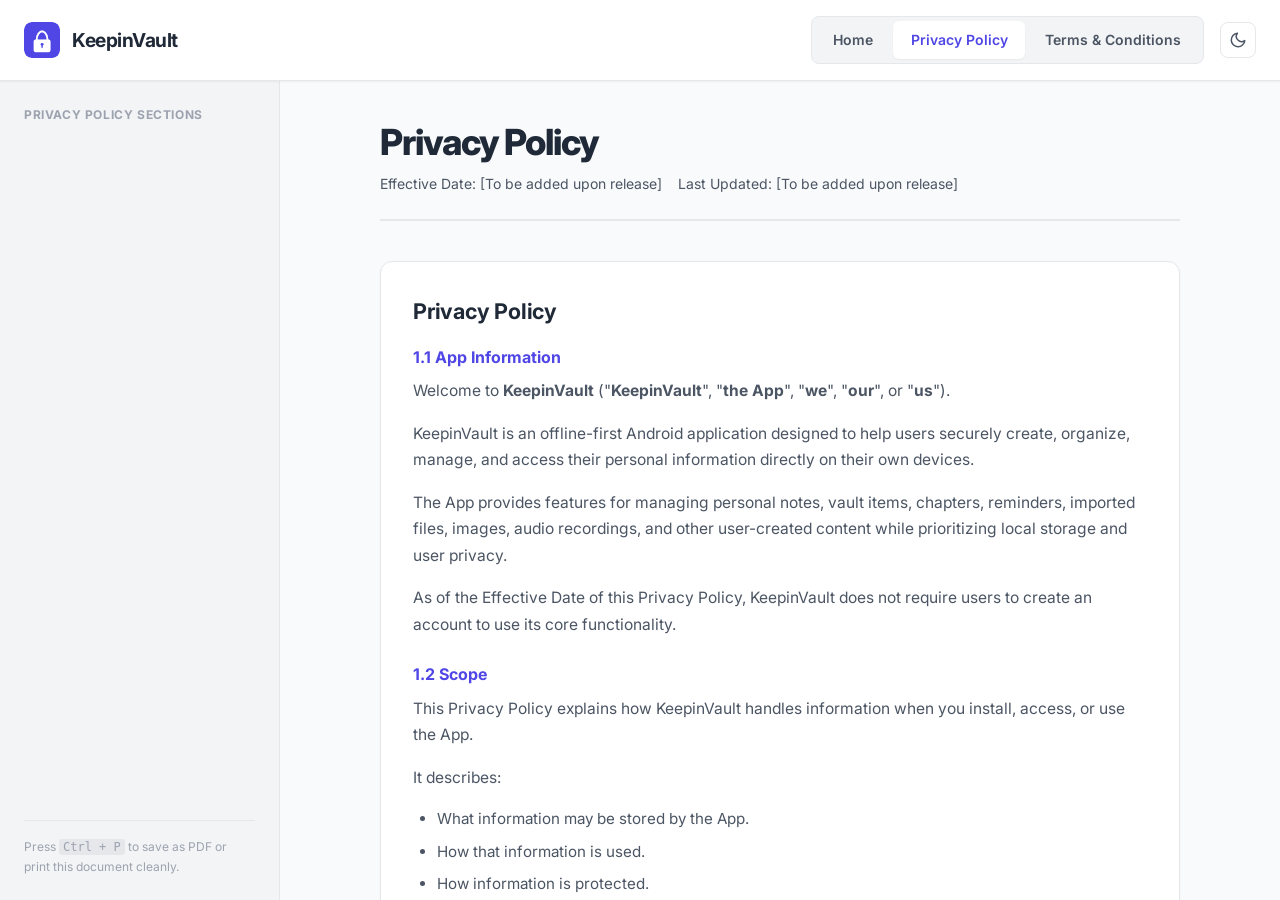
==== privacy-policy.html @ d99d36d8 "Created legal page" ====
<!DOCTYPE html>
<html lang="en">
<head>
  <meta charset="UTF-8">
  <meta name="viewport" content="width=device-width, initial-scale=1.0">
  <title>Privacy Policy — KeepinVault</title>
  <link rel="icon" type="image/png" href="assets/logo.png">
  <link rel="preconnect" href="https://fonts.googleapis.com">
  <link rel="preconnect" href="https://fonts.gstatic.com" crossorigin>
  <link href="https://fonts.googleapis.com/css2?family=Inter:wght@300;400;500;600;700;800&display=swap" rel="stylesheet">
  <link rel="stylesheet" href="assets/style.css">
</head>
<body>

  <header class="app-header">
    <a class="brand-section" href="index.html">
      <img class="brand-icon" src="assets/logo.png" alt="KeepinVault logo">
      <span class="brand-title">KeepinVault</span>
    </a>
    <div class="header-actions">
      <nav class="page-nav no-print">
        <a href="index.html">Home</a>
        <a href="privacy-policy.html">Privacy Policy</a>
        <a href="terms-and-conditions.html">Terms &amp; Conditions</a>
      </nav>
      <button class="theme-toggle-btn no-print" onclick="toggleTheme()" title="Toggle dark mode">
        <svg id="theme-icon-sun" xmlns="http://www.w3.org/2000/svg" width="18" height="18" viewBox="0 0 24 24" fill="none" stroke="currentColor" stroke-width="2" stroke-linecap="round" stroke-linejoin="round" style="display:none;"><circle cx="12" cy="12" r="5"></circle><line x1="12" y1="1" x2="12" y2="3"></line><line x1="12" y1="21" x2="12" y2="23"></line><line x1="4.22" y1="4.22" x2="5.64" y2="5.64"></line><line x1="18.36" y1="18.36" x2="19.78" y2="19.78"></line><line x1="1" y1="12" x2="3" y2="12"></line><line x1="21" y1="12" x2="23" y2="12"></line><line x1="4.22" y1="19.78" x2="5.64" y2="18.36"></line><line x1="18.36" y1="5.64" x2="19.78" y2="4.22"></line></svg>
        <svg id="theme-icon-moon" xmlns="http://www.w3.org/2000/svg" width="18" height="18" viewBox="0 0 24 24" fill="none" stroke="currentColor" stroke-width="2" stroke-linecap="round" stroke-linejoin="round"><path d="M21 12.79A9 9 0 1 1 11.21 3 7 7 0 0 0 21 12.79z"></path></svg>
      </button>
    </div>
  </header>

  <div class="mobile-toc-container no-print">
    <button class="mobile-toc-btn" onclick="toggleMobileDropdown()">
      <span id="mobile-toc-title">Jump to section...</span>
      <svg xmlns="http://www.w3.org/2000/svg" width="16" height="16" viewBox="0 0 24 24" fill="none" stroke="currentColor" stroke-width="2" stroke-linecap="round" stroke-linejoin="round"><polyline points="6 9 12 15 18 9"></polyline></svg>
    </button>
    <div class="mobile-toc-dropdown" id="mobile-dropdown"></div>
  </div>

  <div class="main-container">
    <aside class="sidebar no-print">
      <div>
        <h4>Privacy Policy sections</h4>
        <ul class="toc-list" id="sidebar-toc-list"></ul>
      </div>
      <div style="margin-top: auto; padding-top: 1rem; border-top: 1px solid var(--border-color); font-size: 0.75rem; color: var(--text-light);">
        <p>Press <kbd style="background: var(--border-color); padding: 1px 4px; border-radius: 3px;">Ctrl + P</kbd> to save as PDF or print this document cleanly.</p>
      </div>
    </aside>

    <main class="content-area">
      <div class="content-wrapper">
        <article class="doc-content">
          <div class="doc-header">
            <h1 class="doc-title">Privacy Policy</h1>
            <div class="meta-info">
              <span class="meta-item">Effective Date: [To be added upon release]</span>
              <span class="meta-item">Last Updated: [To be added upon release]</span>
            </div>
          </div>

<section id="pp-privacy-policy" class="legal-section">
<h3>Privacy Policy</h3>
<h4 id="pp-app-information">1.1 App Information</h4>
<p>Welcome to <strong>KeepinVault</strong> ("<strong>KeepinVault</strong>", "<strong>the App</strong>", "<strong>we</strong>", "<strong>our</strong>", or "<strong>us</strong>").</p>
<p>KeepinVault is an offline-first Android application designed to help users securely create, organize, manage, and access their personal information directly on their own devices.</p>
<p>The App provides features for managing personal notes, vault items, chapters, reminders, imported files, images, audio recordings, and other user-created content while prioritizing local storage and user privacy.</p>
<p>As of the Effective Date of this Privacy Policy, KeepinVault does not require users to create an account to use its core functionality.</p>
<h4 id="pp-scope">1.2 Scope</h4>
<p>This Privacy Policy explains how KeepinVault handles information when you install, access, or use the App.</p>
<p>It describes:</p>
<ul>
<li>What information may be stored by the App.</li>
<li>How that information is used.</li>
<li>How information is protected.</li>
<li>What permissions the App requests and why.</li>
<li>Your rights regarding information stored within the App.</li>
</ul>
<p>This Privacy Policy applies only to the current version of KeepinVault and its features available at the time of publication.</p>
<p>Future versions that introduce additional functionality, including optional online services, may be accompanied by updates to this Privacy Policy where required.</p>
<h4 id="pp-definitions">1.3 Definitions</h4>
<p>For the purposes of this Privacy Policy:</p>
<p><strong>App</strong> means the KeepinVault Android application.</p>
<p><strong>Developer</strong> means the individual owner and developer of KeepinVault.</p>
<p><strong>Personal Content</strong> means any information that you create, import, organize, or store within KeepinVault, including but not limited to:</p>
<ul>
<li>Notes</li>
<li>Chapters</li>
<li>Vault items</li>
<li>Private vault metadata</li>
<li>Images</li>
<li>Audio recordings</li>
<li>Imported files</li>
<li>PDF documents</li>
<li>Reminder information</li>
<li>Tags</li>
<li>Any other information, files, or content supported by the App.</li>
</ul>
<p><strong>Device</strong> means the Android smartphone or tablet on which KeepinVault is installed.</p>
<p><strong>Local Storage</strong> means information stored directly on your Device by KeepinVault rather than on developer-operated servers.</p>
<p><strong>Processing</strong> means any operation performed by the App on Personal Content, including creating, storing, organizing, searching, displaying, modifying application data, deleting, restoring from the Recycle Bin, or Processing means any operation performed by the App on Personal Content, including creating, storing, organizing, searching, displaying, modifying application data, deleting, restoring from the Recycle Bin, and other operations necessary for the App's functionality.</p>
<h4 id="pp-effective-date">1.4 Effective Date</h4>
<p>This Privacy Policy becomes effective on the Effective Date shown at the beginning of this document.</p>
<p>It remains in effect until it is replaced by a newer version published by the Developer.</p>
<p>The <strong>Last Updated</strong> date will be revised whenever material changes are made to this Privacy Policy.</p>
<h4 id="pp-offline-first-philosophy">2.1 Offline-first Philosophy</h4>
<p>KeepinVault is designed as an <strong>offline-first</strong> Android application. Its primary purpose is to allow you to create, organize, and manage your Personal Content directly on your Device without relying on developer-operated servers.</p>
<p>Whenever possible, Personal Content is processed and stored locally to maximize privacy, improve reliability, and reduce unnecessary data transmission.</p>
<h4 id="pp-privacy-principles">2.2 Privacy Principles</h4>
<p>KeepinVault has been developed around the following privacy principles:</p>
<ul>
<li>Your Personal Content belongs to you.</li>
<li>Your Personal Content is stored locally on your Device.</li>
<li>You remain in control of the information you create, import, manage, share, or delete.</li>
<li>The Developer does not collect or maintain developer-operated copies of your Personal Content during the normal operation of the App.</li>
<li>Privacy-related decisions are designed to favor local processing whenever reasonably possible.</li>
</ul>
<h4 id="pp-current-internet-usage">2.3 Current Internet Usage</h4>
<p>Although KeepinVault requests the Android <strong>INTERNET</strong> permission, its current use is limited.</p>
<p>As of the Effective Date of this Privacy Policy, the INTERNET permission is used only for user-initiated actions, including:</p>
<ul>
<li>Opening the online Privacy Policy.</li>
<li>Opening your default email application to contact the Developer using the published support email address.</li>
</ul>
<p>During the normal operation of the App, KeepinVault does <strong>not</strong> upload, synchronize, transmit, or otherwise send your Personal Content to developer-operated servers.</p>
<h4 id="pp-future-online-features">2.4 Future Online Features</h4>
<p>KeepinVault may introduce optional online features in future versions, such as cloud backup or synchronization.</p>
<p>If online features that affect the handling of your Personal Content are introduced, the Developer will update this Privacy Policy before those features become available, where required by applicable law.</p>
<p>Unless and until such features are implemented, this Privacy Policy describes the current offline operation of KeepinVault.</p>
<h4 id="pp-summary-of-data-handling">2.5 Summary of Data Handling</h4>
<p>In summary:</p>
<ul>
<li>Your Personal Content is intended to remain on your Device during normal use.</li>
<li>The Developer does not use analytics or advertising services to monitor your activity within the App.</li>
<li>The Developer does not sell your Personal Content.</li>
<li>The Developer does not collect your Personal Content through developer-operated servers during the App's normal offline operation.</li>
<li>KeepinVault does not currently provide a built-in sharing or export feature.</li>
<li>Future features that materially change how Personal Content is handled will be accompanied by an updated Privacy Policy where appropriate.</li>
</ul>
<h4 id="pp-information-collection">Information Collection</h4>
<h4 id="pp-personal-content">3.1 Personal Content</h4>
<p>KeepinVault allows you to create, import, organize, and manage Personal Content directly on your Device.</p>
<p>Depending on how you use the App, Personal Content may include:</p>
<ul>
<li>Notes</li>
<li>Chapters</li>
<li>Vault items</li>
<li>Private vault metadata</li>
<li>Reminder information</li>
<li>Tags</li>
<li>Images</li>
<li>Audio recordings</li>
<li>PDF documents</li>
<li>Imported files</li>
<li>Application preferences and organizational data</li>
<li>Other information that you intentionally create or import into the App</li>
</ul>
<p>This information is created or provided by you and is primarily stored locally on your Device during the normal operation of the App.</p>
<h4 id="pp-device-information">3.2 Device Information</h4>
<p>During normal operation, KeepinVault does not intentionally collect or transmit device information to the Developer.</p>
<p>KeepinVault does not collect device information such as the device model, manufacturer, Android version, advertising identifiers, or similar device identifiers. The App may request access to Android system capabilities (such as the camera or microphone) only when required to provide functionality you choose to use.</p>
<h4 id="pp-personal-information">3.3 Personal Information</h4>
<p>KeepinVault does not require you to create an account or provide personal information, such as your name, postal address, telephone number, or email address, in order to use its core functionality.</p>
<p>If you voluntarily contact the Developer by email, the information you include in your communication will be received only for the purpose of responding to your inquiry.</p>
<h4 id="pp-automatically-collected-information">3.4 Automatically Collected Information</h4>
<p>As of the Effective Date of this Privacy Policy, KeepinVault does not intentionally collect or transmit the following information to the Developer during the normal operation of the App:</p>
<ul>
<li>Personal Content</li>
<li>Device identifiers</li>
<li>Advertising identifiers</li>
<li>Analytics data</li>
<li>Usage statistics</li>
<li>Location information</li>
<li>Diagnostic telemetry</li>
<li>Marketing information</li>
</ul>
<p>The App performs its primary functions locally on your Device without routinely sending this information to developer-operated servers.</p>
<h4 id="pp-information-we-never-collect">3.5 Information We Never Collect</h4>
<p>As of the Effective Date of this Privacy Policy, the Developer does not intentionally collect or maintain developer-operated copies of:</p>
<ul>
<li>Your notes</li>
<li>Your vault items</li>
<li>Your imported files</li>
<li>Your images</li>
<li>Your audio recordings</li>
<li>Your reminder information</li>
<li>Your passwords, PINs, or patterns</li>
<li>Your biometric information</li>
<li>Your search history within the App</li>
<li>Your Personal Content stored locally on your Device</li>
</ul>
<p>Any future feature that materially changes these practices will be described in an updated Privacy Policy before becoming available, where required by applicable law.</p>
<h4 id="pp-permissions">Permissions</h4>
<p>KeepinVault requests only the permissions that are reasonably necessary to provide its intended functionality. Most permissions are requested only when you use a feature that requires them.</p>
<p>You may choose to deny certain permissions; however, doing so may prevent related features from functioning correctly.</p>
<h4 id="pp-camera">4.1 Camera</h4>
<p><strong>Permission:</strong> Camera</p>
<p>The Camera permission allows you to capture photographs directly within KeepinVault for inclusion in your Personal Content.</p>
<p>The App accesses the camera only when you explicitly choose to capture an image.</p>
<p>The Developer does not receive or store photographs on developer-operated servers during the App's normal operation.</p>
<h4 id="pp-microphone">4.2 Microphone</h4>
<p><strong>Permission:</strong> Microphone (Record Audio)</p>
<p>The Microphone permission allows you to record audio notes within KeepinVault.</p>
<p>Audio recording begins only after you intentionally start a recording.</p>
<p>Recorded audio remains stored locally on your Device unless you later remove it using the App.</p>
<h4 id="pp-photos-media">4.3 Photos &amp; Media</h4>
<p><strong>Permissions:</strong> Photos, Videos and Audio Access</p>
<p>These permissions allow you to select existing media files from your Device for import into KeepinVault.</p>
<p>The App accesses only the files that you explicitly choose to import.</p>
<p>KeepinVault does not automatically browse or collect your media library.</p>
<h4 id="pp-file-access">4.4 File Access</h4>
<p><strong>Permissions:</strong> File Access and legacy storage permissions (where required by older Android versions)</p>
<p>These permissions allow you to import supported files into KeepinVault and manage files stored by the App.</p>
<p>The App accesses only files that you intentionally select or create through its features.</p>
<h4 id="pp-notifications">4.5 Notifications</h4>
<p><strong>Permission:</strong> Notifications</p>
<p>Notification permission allows KeepinVault to display reminder notifications that you create.</p>
<p>The App does not use notifications for advertising, marketing, or promotional purposes.</p>
<h4 id="pp-exact-alarm">4.6 Exact Alarm</h4>
<p><strong>Permission:</strong> Schedule Exact Alarm</p>
<p>This permission is used solely to schedule reminder notifications at the specific date and time selected by you.</p>
<p>KeepinVault uses this permission only for reminder functionality.</p>
<h4 id="pp-full-screen-intent">4.7 Full Screen Intent</h4>
<p><strong>Permission:</strong> Full Screen Intent</p>
<p>This permission is used only for scheduled reminder notifications where Android permits full-screen presentation.</p>
<p>It is not used for advertisements, marketing messages, or unrelated notifications.</p>
<h4 id="pp-internet">4.8 Internet</h4>
<p><strong>Permission:</strong> Internet</p>
<p>KeepinVault requests the Android INTERNET permission for limited user-initiated actions.</p>
<p>As of the Effective Date of this Privacy Policy, it is used only to:</p>
<ul>
<li>Open the online Privacy Policy.</li>
<li>Open your default email application when you choose to contact the Developer at <strong><a href="mailto:khurshidsalman446@gmail.com">khurshidsalman446@gmail.com</a></strong>.</li>
</ul>
<p>The INTERNET permission is <strong>not</strong> used to upload your Personal Content to developer-operated servers during the App's normal operation.</p>
<h4 id="pp-biometric-authentication">4.9 Biometric Authentication</h4>
<p><strong>Feature:</strong> AndroidX BiometricPrompt</p>
<p>Where supported by your Device and enabled by you, KeepinVault may use Android's BiometricPrompt framework to authenticate access to protected areas of the App.</p>
<p>KeepinVault does not receive, collect, or store your fingerprint, face data, or other biometric templates.</p>
<p>Biometric authentication is performed by the Android operating system, and the App receives only the authentication result.</p>
<h4 id="pp-future-permissions-policy">4.10 Future Permissions Policy</h4>
<p>Future versions of KeepinVault may introduce new features that require additional Android permissions.</p>
<p>If a future feature requires new permissions that materially affect how your Personal Content is handled, this Privacy Policy will be updated before those permissions are used, where required by applicable law.</p>
<p>KeepinVault will continue to request only those permissions that are reasonably necessary for the functionality you choose to use.</p>
</section>
<section id="pp-local-storage" class="legal-section">
<h3>Local Storage</h3>
<p>KeepinVault is designed to store your Personal Content locally on your Device. During the normal operation of the App, Personal Content is not stored on developer-operated servers.</p>
<p>Depending on the type of information, KeepinVault stores metadata within its local database while storing file-based content within the App's internal storage.</p>
<h4 id="pp-room-database">5.1 Room Database</h4>
<p>KeepinVault uses a local Room Database to organize and manage application information.</p>
<p>The Room Database primarily stores metadata and application records necessary for the App's operation, including references to locally stored content.</p>
<p>Examples may include:</p>
<ul>
<li>Notes</li>
<li>Chapters</li>
<li>Vault items</li>
<li>Reminder information</li>
<li>Tags</li>
<li>Application preferences</li>
<li>References to imported files</li>
<li>References to images</li>
<li>References to audio recordings</li>
</ul>
<p>The Room Database is stored locally on your Device.</p>
<h4 id="pp-vault-storage">5.2 Vault Storage</h4>
<p>Vault items and their associated metadata are stored locally on your Device.</p>
<p>Where vault items include file-based content, the associated metadata is maintained within the Room Database while the actual files remain within the App's internal storage.</p>
<h4 id="pp-imported-files">5.3 Imported Files</h4>
<p>Supported files that you choose to import into KeepinVault are stored within the App's internal storage.</p>
<p>Information describing those files, such as their associated records or references required for application functionality, may be stored within the Room Database.</p>
<p>Imported files remain under your control and are not uploaded to developer-operated servers during the App's normal operation.</p>
<h4 id="pp-images">5.4 Images</h4>
<p>Images created or imported through KeepinVault are stored within the App's internal storage.</p>
<p>Information required to organize or display those images may be stored within the Room Database.</p>
<h4 id="pp-audio-recordings">5.5 Audio Recordings</h4>
<p>Audio recordings created using KeepinVault are stored within the App's internal storage.</p>
<p>Associated information required for organization or application functionality may be maintained within the Room Database.</p>
<h4 id="pp-reminder-data">5.6 Reminder Data</h4>
<p>Reminder information, scheduling details, and related metadata are stored locally on your Device using the App's local data storage.</p>
<p>This information is used only to provide reminder functionality within KeepinVault.</p>
<h4 id="pp-settings">5.7 Settings</h4>
<p>Application settings and user preferences are stored locally on your Device.</p>
<p>These settings help KeepinVault remember your preferences and application configuration.</p>
<h4 id="pp-security-credentials">5.8 Security Credentials</h4>
<p>Configuration related to App Lock features, such as your selected authentication method and associated application settings, is stored locally on your Device.</p>
<p>Biometric templates, fingerprints, facial recognition data, and similar biometric information are <strong>not</strong> stored by KeepinVault. Biometric authentication is handled by the Android operating system.</p>
<h4 id="pp-recycle-bin">5.9 Recycle Bin</h4>
<p>Deleted Personal Content is initially moved to the Recycle Bin.</p>
<p>Items remain in the Recycle Bin until you permanently remove them.</p>
<p>While content remains in the Recycle Bin, it may be recoverable through the functionality provided by the App.</p>
<h4 id="pp-cache">5.10 Cache</h4>
<p>KeepinVault may create temporary cache files as part of its normal operation to improve performance and user experience.</p>
<p>Cache files are intended to support application functionality and are not used for advertising, analytics, or tracking.</p>
<p>Temporary cache data may be removed by the App or by the Android operating system as appropriate.</p>
</section>
<section id="pp-data-usage" class="legal-section">
<h3>Data Usage</h3>
<p>KeepinVault uses your Personal Content solely to provide the features and functionality of the App. As of the Effective Date of this Privacy Policy, Personal Content is processed locally on your Device during the App's normal operation.</p>
<p>The Developer does not use your Personal Content for advertising, analytics, profiling, marketing, or other unrelated purposes.</p>
<h4 id="pp-feature-functionality">6.1 Feature Functionality</h4>
<p>Personal Content is used only to provide the features that you choose to use within KeepinVault.</p>
<p>Depending on your usage, this may include:</p>
<ul>
<li>Creating and organizing notes.</li>
<li>Managing chapters.</li>
<li>Managing vault items and associated metadata.</li>
<li>Importing supported files.</li>
<li>Displaying images.</li>
<li>Playing audio recordings.</li>
<li>Managing reminder information.</li>
<li>Organizing tags.</li>
<li>Maintaining application preferences.</li>
</ul>
<p>Processing is performed only to support the normal functionality of the App.</p>
<h4 id="pp-local-processing">6.2 Local Processing</h4>
<p>KeepinVault is designed to process Personal Content locally on your Device.</p>
<p>Examples of local processing include:</p>
<ul>
<li>Creating notes.</li>
<li>Editing notes.</li>
<li>Organizing Personal Content.</li>
<li>Displaying locally stored files.</li>
<li>Managing reminders.</li>
<li>Recovering items from the Recycle Bin.</li>
<li>Maintaining application settings.</li>
</ul>
<p>During the normal operation of the App, this processing does not require your Personal Content to be transmitted to developer-operated servers.</p>
<h4 id="pp-search">6.3 Search</h4>
<p>KeepinVault includes a search feature that allows you to locate Personal Content stored within the App.</p>
<p>As of the Effective Date of this Privacy Policy:</p>
<ul>
<li>Search operates only on information managed by KeepinVault.</li>
<li>Search does not search unrelated files stored elsewhere on your Device.</li>
<li>Search is performed locally on your Device.</li>
<li>Search results are not transmitted to the Developer.</li>
</ul>
<h4 id="pp-reminder-scheduling">6.4 Reminder Scheduling</h4>
<p>Reminder information is used only to schedule and manage reminders that you create.</p>
<p>Reminder data is processed locally to:</p>
<ul>
<li>Store reminder details.</li>
<li>Schedule reminder notifications.</li>
<li>Display reminder notifications at the scheduled time, subject to Android system behavior.</li>
</ul>
<p>Reminder information is not used for advertising, analytics, or unrelated purposes.</p>
<h4 id="pp-user-initiated-actions">6.5 User-Initiated Actions</h4>
<p>Certain actions occur only when you explicitly choose to perform them.</p>
<p>Examples include:</p>
<ul>
<li>Importing supported files.</li>
<li>Opening the online Privacy Policy.</li>
<li>Opening your default email application to contact the Developer.</li>
</ul>
<p>These actions occur only in response to your direct interaction with the App.</p>
<h4 id="pp-purpose-limitation">6.6 Purpose Limitation</h4>
<p>KeepinVault uses Personal Content only for the purposes described in this Privacy Policy.</p>
<p>As of the Effective Date of this Privacy Policy, the Developer does not use Personal Content to:</p>
<ul>
<li>Build advertising profiles.</li>
<li>Analyze user behavior for marketing purposes.</li>
<li>Sell Personal Content.</li>
<li>Provide advertising services.</li>
<li>Perform analytics or tracking.</li>
<li>Train artificial intelligence or machine learning systems.</li>
</ul>
<p>If future versions introduce features that materially change how Personal Content is used, this Privacy Policy will be updated before those changes become effective, where required by applicable law.</p>
</section>
<section id="pp-data-sharing" class="legal-section">
<h3>Data Sharing</h3>
<p>As of the Effective Date of this Privacy Policy, KeepinVault is designed to operate without transmitting your Personal Content to developer-operated servers during its normal operation.</p>
<p>The Developer does not intentionally disclose, distribute, or share your Personal Content except where required by applicable law.</p>
<h4 id="pp-developer">7.1 Developer</h4>
<p>The Developer does not collect or maintain developer-operated copies of your Personal Content during the normal operation of the App.</p>
<p>Your Personal Content remains stored locally on your Device unless future functionality described in an updated Privacy Policy provides otherwise.</p>
<h4 id="pp-no-analytics">7.2 No Analytics</h4>
<p>KeepinVault does not use analytics services to monitor how you use the App.</p>
<p>The Developer does not collect usage statistics, behavioral analytics, or similar information for analytical purposes during the App's normal operation.</p>
<h4 id="pp-no-advertising">7.3 No Advertising</h4>
<p>KeepinVault does not include advertising services or advertising SDKs.</p>
<p>Your Personal Content is not used to deliver advertisements or promotional content.</p>
<h4 id="pp-no-tracking">7.4 No Tracking</h4>
<p>KeepinVault does not intentionally track your activity across applications, websites, or services.</p>
<p>The Developer does not build advertising profiles or monitor your behavior for marketing purposes during the normal operation of the App.</p>
<h4 id="pp-no-sale-of-personal-content">7.5 No Sale of Personal Content</h4>
<p>The Developer does not sell, rent, license, or commercially distribute your Personal Content.</p>
<p>Your Personal Content is used only to provide the functionality of KeepinVault as described in this Privacy Policy.</p>
<h4 id="pp-user-sharing-and-export">7.6 User Sharing and Export</h4>
<p>As of the Effective Date of this Privacy Policy, KeepinVault does <strong>not</strong> provide a built-in feature that exports or shares your Personal Content outside the App.</p>
<p>If future versions introduce export, sharing, synchronization, or cloud backup functionality, this Privacy Policy will be updated before those features become available, where required by applicable law.</p>
<p>Until such functionality is implemented, your Personal Content remains within the local storage used by KeepinVault unless removed by you or otherwise handled by the Android operating system.</p>
</section>
<section id="pp-security" class="legal-section">
<h3>Security</h3>
<p>KeepinVault includes security features intended to help restrict unauthorized access to the App and your Personal Content.</p>
<p>These features are designed to work together with the security mechanisms provided by the Android operating system.</p>
<p>No security measure can guarantee absolute protection, and users remain responsible for helping secure their own Devices.</p>
<h4 id="pp-pin">8.1 PIN</h4>
<p>KeepinVault allows you to protect access to the App using a Personal Identification Number (PIN).</p>
<p>When enabled, the PIN must be successfully verified before access is granted to protected areas of the App, unless another configured authentication method is successfully used.</p>
<h4 id="pp-pattern">8.2 Pattern</h4>
<p>KeepinVault supports pattern-based authentication as an alternative App Lock method.</p>
<p>The pattern is verified locally on your Device and is used only to control access to the App.</p>
<h4 id="pp-password">8.3 Password</h4>
<p>KeepinVault also supports password-based App Lock.</p>
<p>Passwords are used only for authenticating access to protected areas of the App and are processed locally during normal operation.</p>
<h4 id="pp-androidx-biometricprompt">8.4 AndroidX BiometricPrompt</h4>
<p>Where supported by your Device and enabled by you, KeepinVault may use Android's BiometricPrompt framework for authentication.</p>
<p>Biometric authentication is performed entirely by the Android operating system.</p>
<p>KeepinVault does not receive, collect, store, or process your fingerprint, facial recognition data, or other biometric templates.</p>
<p>The App receives only the authentication result provided by Android.</p>
<p>If you forget your configured PIN, Pattern, or Password, you may reset your App Lock by successfully authenticating with an already enrolled biometric method. After successful authentication, you may create a new App Lock credential.</p>
<h4 id="pp-local-storage-security">8.5 Local Storage Security</h4>
<p>KeepinVault stores Personal Content locally on your Device.</p>
<p>Application records are maintained within the local Room Database, while file-based content is stored within the App's internal storage.</p>
<p>Access to this information relies primarily on Android's application sandbox and the security mechanisms provided by the operating system.</p>
<p>This Privacy Policy does not represent that locally stored data is encrypted unless such functionality is implemented in a future version.</p>
<h4 id="pp-device-security">8.6 Device Security</h4>
<p>The security of your Personal Content also depends upon the security of your Device.</p>
<p>Features such as your device screen lock, operating system updates, and other Android security mechanisms contribute to protecting information stored by KeepinVault.</p>
<p>The Developer recommends enabling appropriate device-level security features whenever available.</p>
<h4 id="pp-user-responsibility">8.7 User Responsibility</h4>
<p>You are responsible for maintaining the confidentiality of your chosen App Lock credentials.</p>
<p>You should avoid sharing your PIN, Pattern, Password, or access to your unlocked Device with other individuals.</p>
<p>If biometric authentication is enabled, you should ensure that only biometric credentials you trust are enrolled on your Device.</p>
<p>The Developer cannot prevent unauthorized access resulting from an unlocked Device, compromised operating system, shared authentication credentials, or other circumstances outside the Developer's reasonable control.</p>
<h4 id="pp-security-limitations">8.8 Security Limitations</h4>
<p>While KeepinVault is designed to help protect your Personal Content, no software or security mechanism can guarantee complete protection against every possible risk.</p>
<p>Accordingly, the Developer cannot guarantee absolute security or prevent every instance of unauthorized access, data loss, hardware failure, software defects, malicious software, or other security incidents beyond the Developer's reasonable control.</p>
<p>The security measures described in this Privacy Policy should be understood as features intended to improve protection rather than guarantees of absolute security.</p>
</section>
<section id="pp-data-retention" class="legal-section">
<h3>Data Retention</h3>
<p>KeepinVault stores your Personal Content only for as long as it remains on your Device and is retained by you.</p>
<p>The App does not maintain developer-operated copies of your Personal Content and does not retain your information after it has been permanently removed from the App.</p>
<h4 id="pp-lifetime-of-data">9.1 Lifetime of Data</h4>
<p>Personal Content remains stored locally on your Device until one of the following occurs:</p>
<ul>
<li>You permanently delete the content.</li>
<li>The content is removed as part of uninstalling the App.</li>
<li>The content is otherwise removed by you through the functionality provided by KeepinVault.</li>
</ul>
<p>The Developer does not define a fixed retention period for Personal Content.</p>
<p>You control how long your information remains stored within the App.</p>
<h4 id="pp-recycle-bin-1">9.2 Recycle Bin</h4>
<p>When you delete supported Personal Content, it is first moved to the Recycle Bin.</p>
<p>Items stored in the Recycle Bin remain available until you permanently delete them.</p>
<p>KeepinVault does not automatically remove items from the Recycle Bin after a specified period.</p>
<p>While an item remains in the Recycle Bin, it may be restored using the functionality provided by the App.</p>
<h4 id="pp-permanent-deletion">9.3 Permanent Deletion</h4>
<p>When you permanently delete Personal Content from the Recycle Bin, the App removes that content from its normal application storage.</p>
<p>Following permanent deletion, the Developer does not retain a copy of the deleted Personal Content and cannot restore it.</p>
<p>Accordingly, you should permanently delete information only when you are certain that you no longer require it.</p>
<h4 id="pp-app-uninstall">9.4 App Uninstall</h4>
<p>KeepinVault stores its Personal Content within the App's local storage on your Device.</p>
<p>When the App is uninstalled, Android normally removes the App's internal storage and associated application data.</p>
<p>As a result, Personal Content stored exclusively by KeepinVault is expected to be removed when the App is uninstalled.</p>
<p>The Developer cannot recover Personal Content after the App has been uninstalled.</p>
<h4 id="pp-backup-status">9.5 Backup Status</h4>
<p>As of the Effective Date of this Privacy Policy:</p>
<ul>
<li>KeepinVault does not provide an in-app backup feature.</li>
<li>KeepinVault does not provide an in-app restore feature.</li>
<li>The Developer does not maintain cloud backups or developer-operated backups of your Personal Content.</li>
</ul>
<p>Because backup functionality is not currently available, users are responsible for maintaining any copies of information they wish to preserve outside of KeepinVault.</p>
<p>If future versions introduce optional backup or synchronization features, this Privacy Policy will be updated before those features become available, where required by applicable law.</p>
</section>
<section id="pp-third-party-services" class="legal-section">
<h3>Third-Party Services</h3>
<p>As of the Effective Date of this Privacy Policy, KeepinVault is designed to operate without relying on third-party cloud services for its core functionality.</p>
<p>The App does not transmit your Personal Content to developer-operated servers during its normal operation and does not use third-party analytics, advertising, or tracking services.</p>
<h4 id="pp-current-services">10.1 Current Services</h4>
<p>As of the Effective Date of this Privacy Policy, KeepinVault does <strong>not</strong> use third-party online services to:</p>
<ul>
<li>Store your Personal Content.</li>
<li>Synchronize your Personal Content.</li>
<li>Perform analytics.</li>
<li>Display advertisements.</li>
<li>Track your activity.</li>
<li>Provide crash reporting.</li>
<li>Profile users for marketing purposes.</li>
</ul>
<p>The App's primary functionality operates locally on your Device.</p>
<h4 id="pp-android-system-services">10.2 Android System Services</h4>
<p>KeepinVault uses standard Android system services and platform features that are necessary to provide functionality requested by you.</p>
<p>Depending on the features you use, this may include:</p>
<ul>
<li>Camera services.</li>
<li>Media and file selection services.</li>
<li>Notification services.</li>
<li>Exact alarm scheduling.</li>
<li>Biometric authentication.</li>
<li>Application storage managed by Android.</li>
</ul>
<p>These services are provided by the Android operating system and are used only to support the App's functionality.</p>
<h4 id="pp-google-play">10.3 Google Play</h4>
<p>KeepinVault is distributed through the Google Play Store.</p>
<p>Google Play provides the infrastructure through which the App is distributed and updated.</p>
<p>The operation of the Google Play Store and any information processed by Google in connection with its own services are governed by Google's own policies and are independent of this Privacy Policy.</p>
<p>This Privacy Policy applies only to how KeepinVault handles information during its normal operation.</p>
<h4 id="pp-open-source-components">10.4 Open-Source Components</h4>
<p>KeepinVault incorporates open-source software libraries to support application functionality.</p>
<p>These libraries are used to provide technical features such as local data storage, biometric authentication, image handling, background task scheduling, and other application capabilities.</p>
<p>The inclusion of an open-source library does not, by itself, mean that your Personal Content is transmitted to the library's developers or to third-party services.</p>
<h4 id="pp-future-integrations">10.5 Future Integrations</h4>
<p>Future versions of KeepinVault may introduce optional integrations with third-party services, such as cloud backup or synchronization.</p>
<p>If such integrations are implemented and materially affect how your Personal Content is handled, this Privacy Policy will be updated before those features become available, where required by applicable law.</p>
<p>Until such features are implemented, the App operates according to the practices described in this Privacy Policy.</p>
</section>
<section id="pp-childrens-privacy" class="legal-section">
<h3>Children's Privacy</h3>
<p>KeepinVault is not specifically designed or marketed for children.</p>
<p>As of the Effective Date of this Privacy Policy, the App operates without requiring user accounts or collecting Personal Content through developer-operated servers during its normal operation.</p>
<p>Because Personal Content is stored locally on the Device, the Developer does not knowingly collect or maintain developer-operated copies of Personal Content created by children or adults through the normal use of the App.</p>
<p>If a parent, legal guardian, or user believes that information has been provided directly to the Developer through email or another communication channel and wishes to request its removal, they may contact the Developer using the contact information provided in this Privacy Policy.</p>
<p>The Developer will make reasonable efforts to address such requests in accordance with applicable law.</p>
<p>If future versions of KeepinVault introduce online features, user accounts, or other functionality that materially changes how children's information is handled, this Privacy Policy will be updated before those features become available, where required by applicable law.</p>
</section>
<section id="pp-user-rights" class="legal-section">
<h3>User Rights</h3>
<p>Because KeepinVault is designed as an offline-first application, you retain direct control over the Personal Content stored within the App on your Device.</p>
<p>The rights described in this section relate to the functionality currently provided by KeepinVault and do not limit any rights you may have under applicable law.</p>
<h4 id="pp-right-to-access">12.1 Right to Access</h4>
<p>You may access the Personal Content stored within KeepinVault at any time through the App's normal functionality.</p>
<p>As of the Effective Date of this Privacy Policy, the Developer does not maintain developer-operated copies of your Personal Content and therefore cannot provide copies of information that exists only on your Device.</p>
<h4 id="pp-right-to-delete">12.2 Right to Delete</h4>
<p>You may delete your Personal Content using the functionality provided by KeepinVault.</p>
<p>Deleted items are first moved to the Recycle Bin, where they remain until you permanently remove them.</p>
<p>Once Personal Content has been permanently deleted, the Developer cannot recover or restore it.</p>
<h4 id="pp-export">12.3 Export</h4>
<p>As of the Effective Date of this Privacy Policy, KeepinVault does <strong>not</strong> provide a built-in export feature.</p>
<p>Accordingly, the Developer cannot provide exported copies of Personal Content through the App.</p>
<p>If a future version introduces export functionality, this Privacy Policy will be updated before that functionality becomes available, where required by applicable law.</p>
<h4 id="pp-permission-control">12.4 Permission Control</h4>
<p>You control whether Android permissions requested by KeepinVault are granted.</p>
<p>Depending on your Device and Android version, permissions may be granted, denied, or revoked through the Android operating system.</p>
<p>If a required permission is denied or revoked, certain App features may become unavailable or operate with reduced functionality.</p>
<h4 id="pp-device-control">12.5 Device Control</h4>
<p>Because Personal Content is stored locally on your Device, you remain responsible for managing your Device and its security.</p>
<p>You may remove KeepinVault and its locally stored data by uninstalling the App.</p>
<p>The Developer does not retain developer-operated copies of your Personal Content after the App has been removed.</p>
<h4 id="pp-contacting-the-developer">12.6 Contacting the Developer</h4>
<p>If you have questions about this Privacy Policy or how KeepinVault handles information, you may contact the Developer at:</p>
<p><strong>Email:</strong> <a href="mailto:khurshidsalman446@gmail.com">khurshidsalman446@gmail.com</a></p>
<p>The Developer will make reasonable efforts to respond to legitimate privacy-related inquiries.</p>
</section>
<section id="pp-changes-to-this-privacy-policy" class="legal-section">
<h3>Changes to this Privacy Policy</h3>
<p>The Developer may update this Privacy Policy from time to time to reflect changes in:</p>
<ul>
<li>The features or functionality of KeepinVault.</li>
<li>Applicable laws or regulations.</li>
<li>Android platform requirements.</li>
<li>Security practices.</li>
<li>Third-party integrations.</li>
<li>Other operational or legal requirements.</li>
</ul>
<p>When material changes are made that affect how Personal Content is handled, the <strong>Last Updated</strong> date at the beginning of this Privacy Policy will be revised.</p>
<p>Where required by applicable law, additional notice or consent may be provided before such changes become effective.</p>
<p>Unless otherwise stated, an updated Privacy Policy applies from its stated Effective Date and replaces all previous versions of this Privacy Policy.</p>
<p>Users are encouraged to review this Privacy Policy periodically to remain informed about how KeepinVault handles Personal Content.</p>
<p>Future features that introduce online services, cloud synchronization, backup functionality, user accounts, or other material changes to data handling will be accompanied by an updated Privacy Policy before those features become available, where required by applicable law.</p>
</section>
<section id="pp-contact-information" class="legal-section">
<h3>Contact Information</h3>
<p>If you have any questions, concerns, or requests regarding this Privacy Policy or the privacy practices of KeepinVault, you may contact the Developer using the contact information below.</p>
<p>The Developer welcomes legitimate privacy-related inquiries and will make reasonable efforts to respond within an appropriate timeframe.</p>
<h4 id="pp-privacy-contact">14.1 Privacy Contact</h4>
<p><strong>Developer:</strong> Individual Developer of KeepinVault</p>
<p><strong>Email:</strong> <a href="mailto:khurshidsalman446@gmail.com">khurshidsalman446@gmail.com</a></p>
<h4 id="pp-types-of-inquiries">14.2 Types of Inquiries</h4>
<p>You may contact the Developer regarding matters including, but not limited to:</p>
<ul>
<li>Questions about this Privacy Policy.</li>
<li>Privacy-related concerns.</li>
<li>Requests for clarification regarding how KeepinVault handles Personal Content.</li>
<li>Questions regarding Android permissions used by the App.</li>
<li>Reporting suspected privacy or security issues.</li>
<li>General privacy-related feedback.</li>
</ul>
<h4 id="pp-support-limitations">14.3 Support Limitations</h4>
<p>Because KeepinVault is an offline-first application and the Developer does not maintain developer-operated copies of your Personal Content, the Developer cannot:</p>
<ul>
<li>Recover Personal Content that has been permanently deleted.</li>
<li>Restore Personal Content after the App has been uninstalled.</li>
<li>Access Personal Content stored only on your Device.</li>
<li>Retrieve or reset your App Lock credentials on your behalf.</li>
</ul>
<p>Support provided by the Developer is therefore limited to assistance with the application itself and general privacy-related inquiries.</p>
<h4 id="pp-future-contact-methods">14.4 Future Contact Methods</h4>
<p>If additional official contact methods, such as a website or support portal, are introduced in future versions of KeepinVault, this Privacy Policy may be updated to include those contact details.</p>
</section>
<section id="pp-privacy-summary" class="legal-section">
<h3>Privacy Summary</h3>
<p>This section provides a simplified overview of the key principles described throughout this Privacy Policy. It is intended as a convenient summary only. In the event of any inconsistency, the detailed provisions of this Privacy Policy shall prevail.</p>
<h4 id="pp-privacy-at-a-glance">15.1 Privacy at a Glance</h4>
<p>As of the Effective Date of this Privacy Policy:</p>
<ul>
<li>KeepinVault is designed as an offline-first application.</li>
<li>Your Personal Content is stored locally on your Device.</li>
<li>The Developer does not maintain developer-operated copies of your Personal Content during the App's normal operation.</li>
<li>No user account is required to use the App.</li>
<li>The App does not use advertising, analytics, or tracking services during its normal operation.</li>
<li>Personal Content is not sold or commercially distributed by the Developer.</li>
<li>The App requests only those Android permissions that are reasonably necessary to provide its features.</li>
</ul>
<h4 id="pp-your-control">15.2 Your Control</h4>
<p>You remain in control of the Personal Content stored within KeepinVault.</p>
<p>You may:</p>
<ul>
<li>Create and manage your Personal Content.</li>
<li>Delete Personal Content.</li>
<li>Restore supported content from the Recycle Bin before permanent deletion.</li>
<li>Control Android permissions through your Device settings.</li>
<li>Remove the App and its locally stored data by uninstalling KeepinVault.</li>
</ul>
<p>As of the Effective Date of this Privacy Policy, KeepinVault does not provide an in-app export or backup feature.</p>
<h4 id="pp-security-1">15.3 Security</h4>
<p>KeepinVault provides security features including PIN, Pattern, Password, and Android biometric authentication to help protect access to the App.</p>
<p>Personal Content is stored locally using the storage architecture described in this Privacy Policy.</p>
<p>The security of your Personal Content also depends on the security of your Device and the Android operating system.</p>
<h4 id="pp-future-features">15.4 Future Features</h4>
<p>Future versions of KeepinVault may introduce optional online services, cloud backup, synchronization, export functionality, or other features that materially affect how Personal Content is handled.</p>
<p>If such features are implemented, this Privacy Policy will be updated before they become available, where required by applicable law.</p>
<h4 id="pp-contact">15.5 Contact</h4>
<p>If you have questions regarding this Privacy Policy or the privacy practices of KeepinVault, you may contact the Developer at:</p>
<p><strong>Email:</strong> <strong><a href="mailto:khurshidsalman446@gmail.com">khurshidsalman446@gmail.com</a></strong></p>
<h4 id="pp-final-statement">15.6 Final Statement</h4>
<p>The Developer is committed to designing KeepinVault with privacy, transparency, and user control as core principles.</p>
<p>This Privacy Policy reflects the current implementation of KeepinVault as of its Effective Date and should be read together with any future updates published by the Developer.</p>
</section>
        </article>
      </div>
    </main>
  </div>

  <script src="assets/script.js"></script>
</body>
</html>
---- assets/style.css ----
:root {
  --primary-color: #4f46e5;
  --primary-hover: #4338ca;
  --primary-light: #e0e7ff;

  --text-main: #1f2937;
  --text-muted: #4b5563;
  --text-light: #9ca3af;

  --bg-canvas: #f9fafb;
  --bg-card: #ffffff;
  --bg-sidebar: #f3f4f6;
  --border-color: #e5e7eb;
  --badge-bg: #f3f4f6;

  --shadow-sm: 0 1px 2px 0 rgba(0, 0, 0, 0.05);
  --shadow-md: 0 4px 6px -1px rgba(0, 0, 0, 0.1), 0 2px 4px -1px rgba(0, 0, 0, 0.06);
  --shadow-lg: 0 10px 15px -3px rgba(0, 0, 0, 0.1), 0 4px 6px -2px rgba(0, 0, 0, 0.05);

  --font-ui: 'Inter', -apple-system, BlinkMacSystemFont, "Segoe UI", Roboto, Helvetica, Arial, sans-serif;
  --font-body: 'Inter', Georgia, serif;

  --transition-speed: 0.25s;
  --sidebar-width: 280px;
}

[data-theme="dark"] {
  --primary-color: #6366f1;
  --primary-hover: #4f46e5;
  --primary-light: #312e81;

  --text-main: #f3f4f6;
  --text-muted: #d1d5db;
  --text-light: #6b7280;

  --bg-canvas: #0b0f19;
  --bg-card: #111827;
  --bg-sidebar: #1f2937;
  --border-color: #374151;
  --badge-bg: #374151;
}

* {
  box-sizing: border-box;
  margin: 0;
  padding: 0;
  scroll-behavior: smooth;
}

body {
  font-family: var(--font-ui);
  background-color: var(--bg-canvas);
  color: var(--text-main);
  line-height: 1.6;
  font-size: 16px;
  -webkit-font-smoothing: antialiased;
  -moz-osx-font-smoothing: grayscale;
  overflow-x: hidden;
  display: flex;
  flex-direction: column;
  height: 100vh;
}

a { color: var(--primary-color); }

/* Header */
.app-header {
  background-color: var(--bg-card);
  border-bottom: 1px solid var(--border-color);
  padding: 1rem 1.5rem;
  display: flex;
  justify-content: space-between;
  align-items: center;
  position: sticky;
  top: 0;
  z-index: 100;
  box-shadow: var(--shadow-sm);
}

.brand-section {
  display: flex;
  align-items: center;
  gap: 0.75rem;
  text-decoration: none;
  color: inherit;
}

.brand-icon {
  width: 36px;
  height: 36px;
  border-radius: 8px;
  display: block;
}

.brand-title {
  font-size: 1.2rem;
  font-weight: 700;
  letter-spacing: -0.025em;
  color: var(--text-main);
}

.header-actions {
  display: flex;
  align-items: center;
  gap: 1rem;
}

/* Page nav (Home / Privacy / Terms links) */
.page-nav {
  display: flex;
  background-color: var(--badge-bg);
  padding: 0.25rem;
  border-radius: 8px;
  border: 1px solid var(--border-color);
  gap: 0.15rem;
}

.page-nav a {
  font-family: var(--font-ui);
  font-size: 0.875rem;
  font-weight: 600;
  color: var(--text-muted);
  text-decoration: none;
  padding: 0.5rem 1.1rem;
  border-radius: 6px;
  transition: all var(--transition-speed) ease;
}

.page-nav a:hover {
  color: var(--text-main);
}

.page-nav a.active {
  background-color: var(--bg-card);
  color: var(--primary-color);
  box-shadow: var(--shadow-sm);
}

/* Theme toggle */
.theme-toggle-btn {
  background: none;
  border: 1px solid var(--border-color);
  width: 36px;
  height: 36px;
  border-radius: 8px;
  cursor: pointer;
  display: flex;
  align-items: center;
  justify-content: center;
  color: var(--text-muted);
  transition: all var(--transition-speed) ease;
}

.theme-toggle-btn:hover {
  background-color: var(--badge-bg);
  color: var(--text-main);
}

/* Layout */
.main-container {
  display: flex;
  flex: 1;
  overflow: hidden;
  position: relative;
}

.sidebar {
  width: var(--sidebar-width);
  background-color: var(--bg-sidebar);
  border-right: 1px solid var(--border-color);
  overflow-y: auto;
  padding: 1.5rem;
  display: flex;
  flex-direction: column;
  gap: 1.5rem;
}

.sidebar h4 {
  font-size: 0.75rem;
  text-transform: uppercase;
  letter-spacing: 0.05em;
  color: var(--text-light);
  margin-bottom: 0.5rem;
  font-weight: 700;
}

.toc-list {
  list-style: none;
  display: flex;
  flex-direction: column;
  gap: 0.25rem;
}

.toc-item a {
  display: block;
  color: var(--text-muted);
  text-decoration: none;
  font-size: 0.85rem;
  padding: 0.45rem 0.75rem;
  border-radius: 6px;
  transition: all var(--transition-speed) ease;
  white-space: nowrap;
  overflow: hidden;
  text-overflow: ellipsis;
  border-left: 2px solid transparent;
}

.toc-item a:hover {
  background-color: var(--border-color);
  color: var(--text-main);
}

.toc-item.active a {
  background-color: var(--primary-light);
  color: var(--primary-color);
  font-weight: 600;
  border-left-color: var(--primary-color);
}

.content-area {
  flex: 1;
  overflow-y: auto;
  padding: 2.5rem 3rem;
  background-color: var(--bg-canvas);
}

.content-wrapper {
  max-width: 800px;
  margin: 0 auto;
}

@keyframes fadeIn {
  from { opacity: 0; transform: translateY(8px); }
  to { opacity: 1; transform: translateY(0); }
}

.doc-content {
  animation: fadeIn 0.3s ease-out;
}

/* Typography */
.doc-header {
  margin-bottom: 2.5rem;
  border-bottom: 2px solid var(--border-color);
  padding-bottom: 1.5rem;
}

.doc-title {
  font-size: 2.25rem;
  font-weight: 800;
  letter-spacing: -0.03em;
  color: var(--text-main);
  margin-bottom: 0.5rem;
  line-height: 1.2;
}

.meta-info {
  font-size: 0.875rem;
  color: var(--text-muted);
  display: flex;
  flex-wrap: wrap;
  gap: 1rem;
}

.legal-section {
  background-color: var(--bg-card);
  border: 1px solid var(--border-color);
  border-radius: 12px;
  padding: 2rem;
  margin-bottom: 2rem;
  box-shadow: var(--shadow-sm);
  transition: box-shadow var(--transition-speed) ease;
  scroll-margin-top: 20px;
}

.legal-section:hover {
  box-shadow: var(--shadow-md);
}

.legal-section h3 {
  font-size: 1.35rem;
  font-weight: 700;
  color: var(--text-main);
  margin-bottom: 1rem;
  letter-spacing: -0.01em;
}

.legal-section h4 {
  font-size: 1rem;
  font-weight: 700;
  color: var(--primary-color);
  margin: 1.5rem 0 0.5rem;
}

.legal-section h4:first-of-type {
  margin-top: 0.5rem;
}

.legal-section p {
  font-family: var(--font-body);
  color: var(--text-muted);
  font-size: 0.975rem;
  line-height: 1.7;
  margin-bottom: 1rem;
}

.legal-section p:last-child {
  margin-bottom: 0;
}

.legal-section ul, .legal-section ol {
  margin-left: 1.5rem;
  margin-bottom: 1rem;
  color: var(--text-muted);
  font-family: var(--font-body);
  font-size: 0.95rem;
}

.legal-section li {
  margin-bottom: 0.5rem;
  line-height: 1.6;
}

/* Mobile TOC */
.mobile-toc-container {
  display: none;
  background-color: var(--bg-card);
  border-bottom: 1px solid var(--border-color);
  padding: 0.75rem 1.25rem;
  position: sticky;
  top: 73px;
  z-index: 99;
  box-shadow: var(--shadow-sm);
}

.mobile-toc-btn {
  width: 100%;
  display: flex;
  justify-content: space-between;
  align-items: center;
  background-color: var(--bg-sidebar);
  border: 1px solid var(--border-color);
  padding: 0.5rem 1rem;
  border-radius: 8px;
  font-family: var(--font-ui);
  font-size: 0.875rem;
  font-weight: 600;
  color: var(--text-main);
  cursor: pointer;
}

.mobile-toc-dropdown {
  display: none;
  position: absolute;
  top: 100%;
  left: 1.25rem;
  right: 1.25rem;
  background-color: var(--bg-card);
  border: 1px solid var(--border-color);
  border-radius: 8px;
  margin-top: 0.25rem;
  box-shadow: var(--shadow-lg);
  max-height: 250px;
  overflow-y: auto;
  z-index: 101;
}

.mobile-toc-dropdown.show {
  display: block;
}

.mobile-toc-option {
  padding: 0.75rem 1rem;
  font-size: 0.875rem;
  color: var(--text-muted);
  text-decoration: none;
  display: block;
  border-bottom: 1px solid var(--border-color);
}

.mobile-toc-option:last-child {
  border-bottom: none;
}

.mobile-toc-option.active {
  color: var(--primary-color);
  font-weight: 600;
  background-color: var(--primary-light);
}

/* Landing page (index.html) */
.landing-wrap {
  max-width: 720px;
  margin: 0 auto;
  padding: 4rem 2rem;
  text-align: center;
}

.landing-wrap h1 {
  font-size: 2.5rem;
  font-weight: 800;
  letter-spacing: -0.03em;
  margin-bottom: 0.75rem;
}

.landing-wrap p.lead {
  color: var(--text-muted);
  font-size: 1.05rem;
  margin-bottom: 2.5rem;
}

.landing-cards {
  display: grid;
  grid-template-columns: 1fr 1fr;
  gap: 1.25rem;
}

.landing-card {
  background-color: var(--bg-card);
  border: 1px solid var(--border-color);
  border-radius: 12px;
  padding: 2rem 1.5rem;
  text-decoration: none;
  color: var(--text-main);
  box-shadow: var(--shadow-sm);
  transition: box-shadow var(--transition-speed) ease, transform var(--transition-speed) ease;
}

.landing-card:hover {
  box-shadow: var(--shadow-md);
  transform: translateY(-2px);
}

.landing-card h3 {
  font-size: 1.15rem;
  margin-bottom: 0.4rem;
}

.landing-card p {
  color: var(--text-muted);
  font-size: 0.9rem;
}

/* Responsive */
@media (max-width: 992px) {
  :root { --sidebar-width: 240px; }
  .content-area { padding: 2rem 2rem; }
}

@media (max-width: 768px) {
  body { height: auto; overflow-y: auto; }
  .app-header { flex-direction: column; gap: 1rem; padding: 1rem; align-items: stretch; }
  .header-actions { justify-content: space-between; }
  .main-container { flex-direction: column; height: auto; overflow: visible; }
  .sidebar { display: none; }
  .mobile-toc-container { display: block; }
  .content-area { padding: 1.5rem 1rem; overflow-y: visible; }
  .doc-title { font-size: 1.75rem; }
  .legal-section { padding: 1.25rem; border-radius: 8px; }
  .landing-cards { grid-template-columns: 1fr; }
  .landing-wrap { padding: 2.5rem 1.25rem; }
}

/* Print */
@media print {
  body { background-color: white; color: black; font-size: 12pt; display: block; height: auto; }
  .app-header, .sidebar, .mobile-toc-container, .theme-toggle-btn, .page-nav, .no-print { display: none !important; }
  .main-container { display: block; }
  .content-area { padding: 0; overflow: visible; }
  .legal-section { border: none; box-shadow: none; padding: 0; margin-bottom: 2.5rem; page-break-inside: avoid; }
  h3 { page-break-after: avoid; }
}
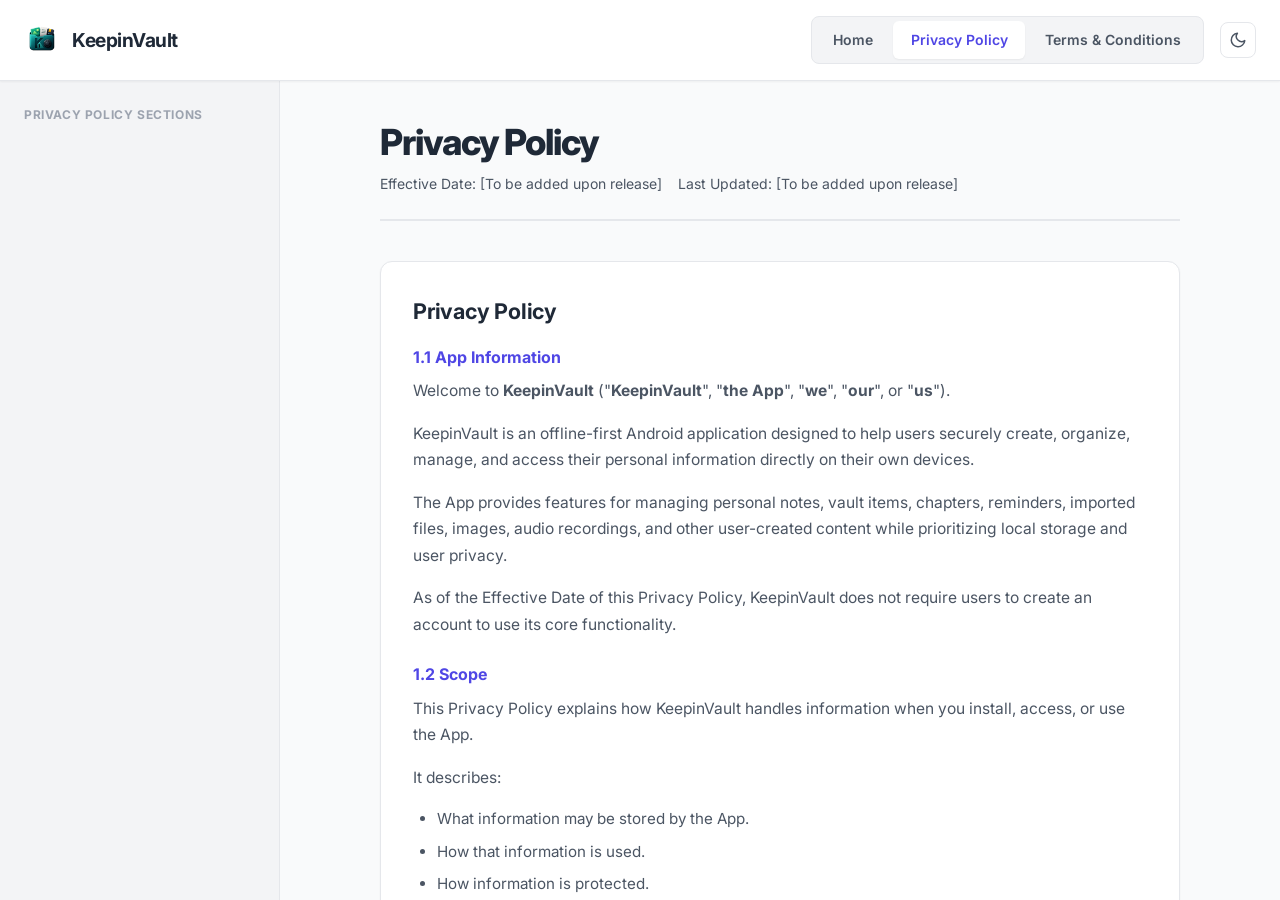
==== commit 33156a13: "Improved ui" ====
--- a/privacy-policy.html
+++ b/privacy-policy.html
@@ -44,9 +44,6 @@
         <h4>Privacy Policy sections</h4>
         <ul class="toc-list" id="sidebar-toc-list"></ul>
       </div>
-      <div style="margin-top: auto; padding-top: 1rem; border-top: 1px solid var(--border-color); font-size: 0.75rem; color: var(--text-light);">
-        <p>Press <kbd style="background: var(--border-color); padding: 1px 4px; border-radius: 3px;">Ctrl + P</kbd> to save as PDF or print this document cleanly.</p>
-      </div>
     </aside>
 
     <main class="content-area">
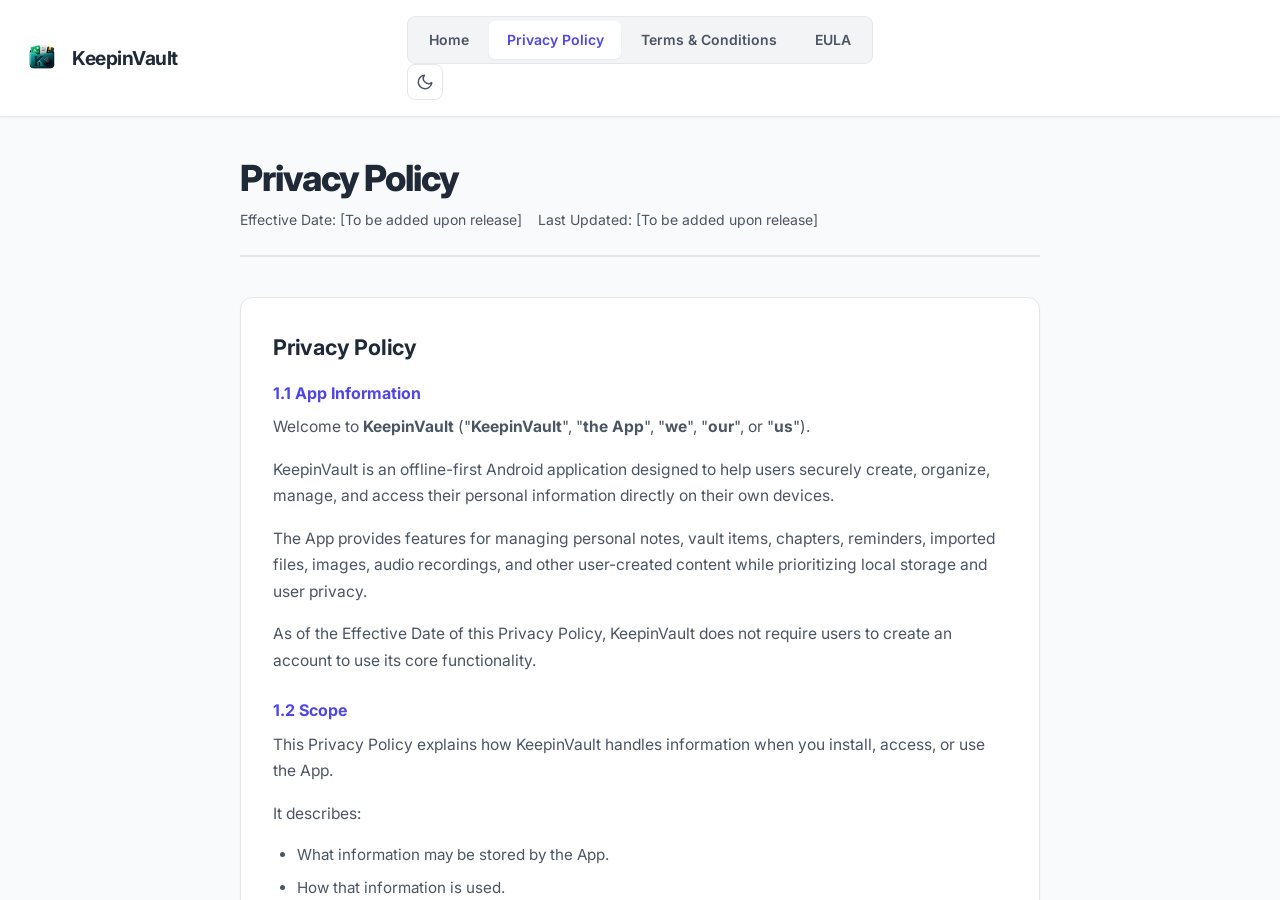
==== commit 013d6fa5: "Added EULA" ====
--- a/privacy-policy.html
+++ b/privacy-policy.html
@@ -22,6 +22,7 @@
         <a href="index.html">Home</a>
         <a href="privacy-policy.html">Privacy Policy</a>
         <a href="terms-and-conditions.html">Terms &amp; Conditions</a>
+        <a href="eula.html">EULA</a>
       </nav>
       <button class="theme-toggle-btn no-print" onclick="toggleTheme()" title="Toggle dark mode">
         <svg id="theme-icon-sun" xmlns="http://www.w3.org/2000/svg" width="18" height="18" viewBox="0 0 24 24" fill="none" stroke="currentColor" stroke-width="2" stroke-linecap="round" stroke-linejoin="round" style="display:none;"><circle cx="12" cy="12" r="5"></circle><line x1="12" y1="1" x2="12" y2="3"></line><line x1="12" y1="21" x2="12" y2="23"></line><line x1="4.22" y1="4.22" x2="5.64" y2="5.64"></line><line x1="18.36" y1="18.36" x2="19.78" y2="19.78"></line><line x1="1" y1="12" x2="3" y2="12"></line><line x1="21" y1="12" x2="23" y2="12"></line><line x1="4.22" y1="19.78" x2="5.64" y2="18.36"></line><line x1="18.36" y1="5.64" x2="19.78" y2="4.22"></line></svg>
@@ -29,22 +30,6 @@
       </button>
     </div>
   </header>
-
-  <div class="mobile-toc-container no-print">
-    <button class="mobile-toc-btn" onclick="toggleMobileDropdown()">
-      <span id="mobile-toc-title">Jump to section...</span>
-      <svg xmlns="http://www.w3.org/2000/svg" width="16" height="16" viewBox="0 0 24 24" fill="none" stroke="currentColor" stroke-width="2" stroke-linecap="round" stroke-linejoin="round"><polyline points="6 9 12 15 18 9"></polyline></svg>
-    </button>
-    <div class="mobile-toc-dropdown" id="mobile-dropdown"></div>
-  </div>
-
-  <div class="main-container">
-    <aside class="sidebar no-print">
-      <div>
-        <h4>Privacy Policy sections</h4>
-        <ul class="toc-list" id="sidebar-toc-list"></ul>
-      </div>
-    </aside>
 
     <main class="content-area">
       <div class="content-wrapper">
--- a/assets/style.css
+++ b/assets/style.css
@@ -68,8 +68,9 @@
   background-color: var(--bg-card);
   border-bottom: 1px solid var(--border-color);
   padding: 1rem 1.5rem;
-  display: flex;
-  justify-content: space-between;
+  display: grid;
+  grid-template-columns: 1fr auto 1fr;
+  grid-template-areas: "brand nav toggle";
   align-items: center;
   position: sticky;
   top: 0;
@@ -83,6 +84,8 @@
   gap: 0.75rem;
   text-decoration: none;
   color: inherit;
+  grid-area: brand;
+  justify-self: start;
 }
 
 .brand-icon {
@@ -99,20 +102,17 @@
   color: var(--text-main);
 }
 
-.header-actions {
-  display: flex;
-  align-items: center;
-  gap: 1rem;
-}
-
-/* Page nav (Home / Privacy / Terms links) */
+/* Top nav (Privacy Policy / Terms & Conditions / EULA), centered in the header */
 .page-nav {
   display: flex;
+  justify-content: center;
   background-color: var(--badge-bg);
   padding: 0.25rem;
   border-radius: 8px;
   border: 1px solid var(--border-color);
   gap: 0.15rem;
+  grid-area: nav;
+  justify-self: center;
 }
 
 .page-nav a {
@@ -149,6 +149,8 @@
   justify-content: center;
   color: var(--text-muted);
   transition: all var(--transition-speed) ease;
+  grid-area: toggle;
+  justify-self: end;
 }
 
 .theme-toggle-btn:hover {
@@ -388,58 +390,6 @@
   background-color: var(--primary-light);
 }
 
-/* Landing page (index.html) */
-.landing-wrap {
-  max-width: 720px;
-  margin: 0 auto;
-  padding: 4rem 2rem;
-  text-align: center;
-}
-
-.landing-wrap h1 {
-  font-size: 2.5rem;
-  font-weight: 800;
-  letter-spacing: -0.03em;
-  margin-bottom: 0.75rem;
-}
-
-.landing-wrap p.lead {
-  color: var(--text-muted);
-  font-size: 1.05rem;
-  margin-bottom: 2.5rem;
-}
-
-.landing-cards {
-  display: grid;
-  grid-template-columns: 1fr 1fr;
-  gap: 1.25rem;
-}
-
-.landing-card {
-  background-color: var(--bg-card);
-  border: 1px solid var(--border-color);
-  border-radius: 12px;
-  padding: 2rem 1.5rem;
-  text-decoration: none;
-  color: var(--text-main);
-  box-shadow: var(--shadow-sm);
-  transition: box-shadow var(--transition-speed) ease, transform var(--transition-speed) ease;
-}
-
-.landing-card:hover {
-  box-shadow: var(--shadow-md);
-  transform: translateY(-2px);
-}
-
-.landing-card h3 {
-  font-size: 1.15rem;
-  margin-bottom: 0.4rem;
-}
-
-.landing-card p {
-  color: var(--text-muted);
-  font-size: 0.9rem;
-}
 
 /* Responsive */
 @media (max-width: 992px) {
@@ -449,16 +399,39 @@
 
 @media (max-width: 768px) {
   body { height: auto; overflow-y: auto; }
-  .app-header { flex-direction: column; gap: 1rem; padding: 1rem; align-items: stretch; }
-  .header-actions { justify-content: space-between; }
+  .app-header {
+    grid-template-columns: 1fr auto;
+    grid-template-areas: "brand toggle" "nav nav";
+    row-gap: 0.85rem;
+    padding: 1rem;
+  }
+
+  /* Second row: left-aligned, horizontally scrollable nav instead of centered/wrapping */
+  .page-nav {
+    justify-self: stretch;
+    justify-content: flex-start;
+    flex-wrap: nowrap;
+    overflow-x: auto;
+    -webkit-overflow-scrolling: touch;
+    scrollbar-width: none;      /* Firefox */
+    -ms-overflow-style: none;   /* old Edge/IE */
+  }
+
+  .page-nav::-webkit-scrollbar {
+    display: none;              /* Chrome/Safari/new Edge */
+  }
+
+  .page-nav a {
+    white-space: nowrap;
+    flex-shrink: 0;
+  }
+
   .main-container { flex-direction: column; height: auto; overflow: visible; }
   .sidebar { display: none; }
   .mobile-toc-container { display: block; }
   .content-area { padding: 1.5rem 1rem; overflow-y: visible; }
   .doc-title { font-size: 1.75rem; }
   .legal-section { padding: 1.25rem; border-radius: 8px; }
-  .landing-cards { grid-template-columns: 1fr; }
-  .landing-wrap { padding: 2.5rem 1.25rem; }
 }
 
 /* Print */
@@ -469,4 +442,4 @@
   .content-area { padding: 0; overflow: visible; }
   .legal-section { border: none; box-shadow: none; padding: 0; margin-bottom: 2.5rem; page-break-inside: avoid; }
   h3 { page-break-after: avoid; }
-}
+}
